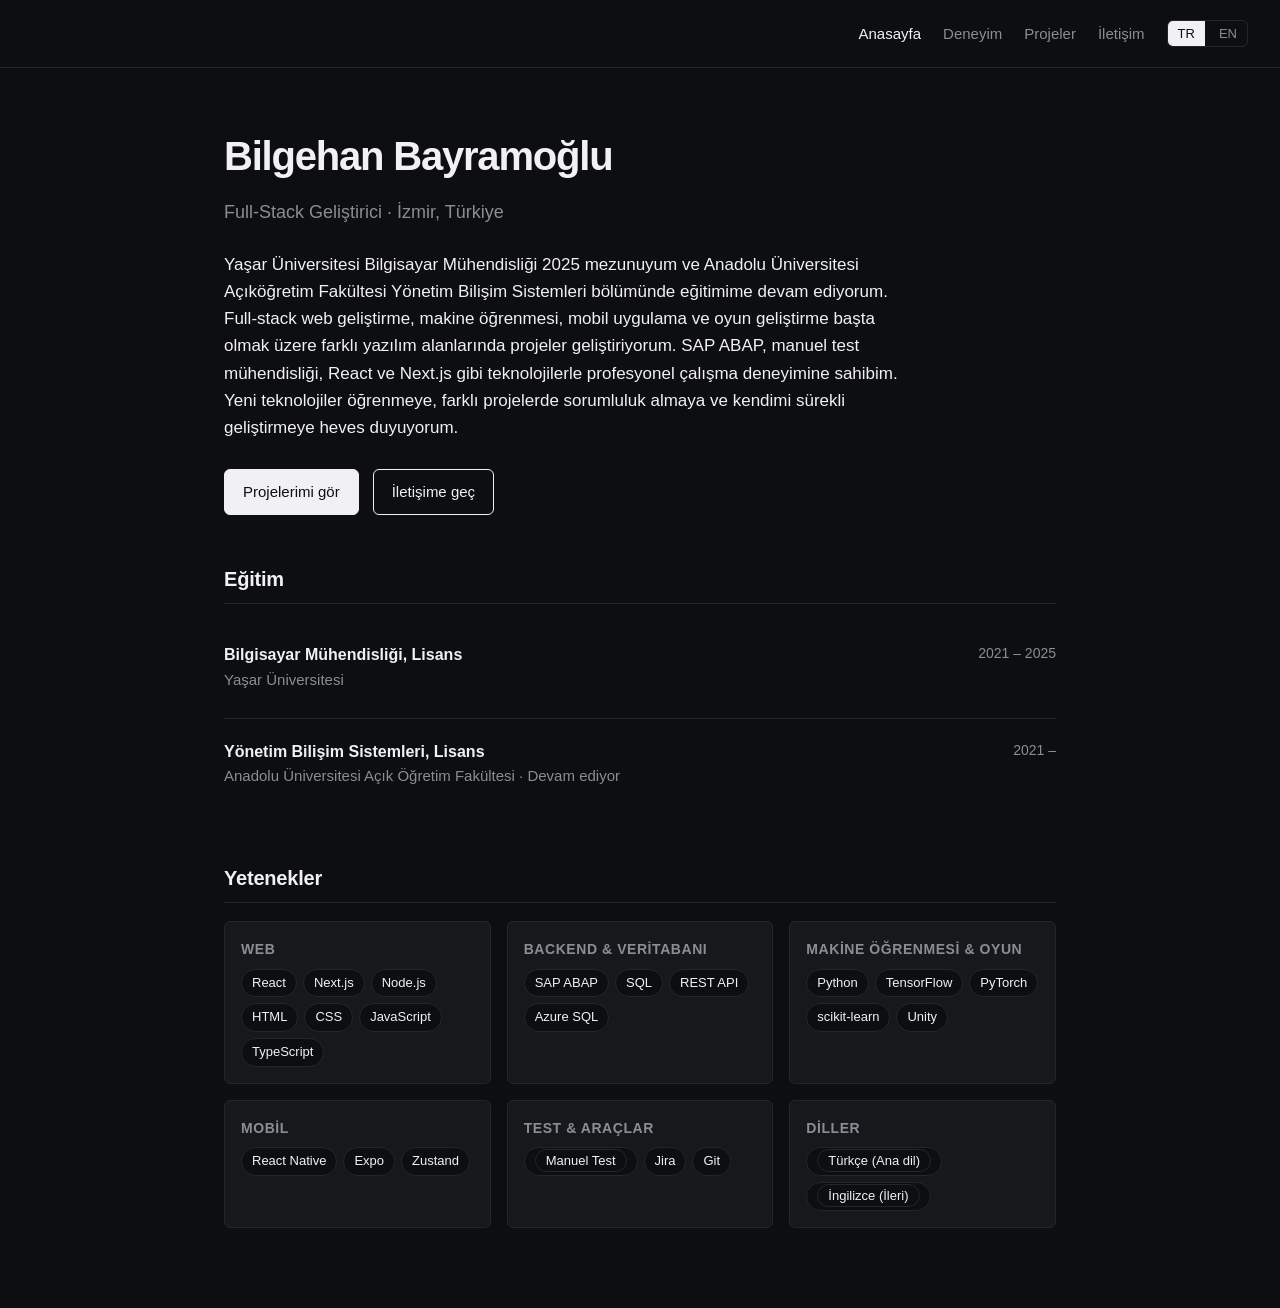
==== index.html @ 8e67086f "initial commit" ====
<!doctype html>
<html lang="tr">
<head>
  <meta charset="utf-8" />
  <meta name="viewport" content="width=device-width, initial-scale=1" />
  <title>Bilgehan Bayramoğlu — Yazılım Geliştirici</title>
  <meta name="description" content="Bilgehan Bayramoğlu — Yaşar Üniversitesi Bilgisayar Mühendisliği mezunu, full-stack geliştirici." />
  <link rel="stylesheet" href="css/styles.css" />
</head>
<body>
  <header>
    <div class="container nav-inner">
      <nav>
        <ul>
          <li><a href="index.html" class="active"><span data-lang="tr">Anasayfa</span><span data-lang="en">Home</span></a></li>
          <li><a href="experience.html"><span data-lang="tr">Deneyim</span><span data-lang="en">Experience</span></a></li>
          <li><a href="projects.html"><span data-lang="tr">Projeler</span><span data-lang="en">Projects</span></a></li>
          <li><a href="contact.html"><span data-lang="tr">İletişim</span><span data-lang="en">Contact</span></a></li>
          <li>
            <div class="lang-switch">
              <button data-set-lang="tr" type="button">TR</button>
              <button data-set-lang="en" type="button">EN</button>
            </div>
          </li>
        </ul>
      </nav>
    </div>
  </header>

  <main>
    <div class="container">
      <section class="hero">
        <h1>Bilgehan Bayramoğlu</h1>
        <p class="role">
          <span data-lang="tr">Full-Stack Geliştirici · İzmir, Türkiye</span>
          <span data-lang="en">Full-Stack Developer · İzmir, Türkiye</span>
        </p>
        <p class="bio">
          <span data-lang="tr">Yaşar Üniversitesi Bilgisayar Mühendisliği 2025 mezunuyum ve Anadolu Üniversitesi Açıköğretim Fakültesi Yönetim Bilişim Sistemleri bölümünde eğitimime devam ediyorum. Full-stack web geliştirme, makine öğrenmesi, mobil uygulama ve oyun geliştirme başta olmak üzere farklı yazılım alanlarında projeler geliştiriyorum. SAP ABAP, manuel test mühendisliği, React ve Next.js gibi teknolojilerle profesyonel çalışma deneyimine sahibim. Yeni teknolojiler öğrenmeye, farklı projelerde sorumluluk almaya ve kendimi sürekli geliştirmeye heves duyuyorum.</span>
          <span data-lang="en">I graduated from Yaşar University with a degree in Computer Engineering in 2025 and am continuing my education in the Management Information Systems department at Anadolu University Open Education Faculty. I develop projects across various software domains, primarily full-stack web development, machine learning, mobile applications, and game development. I have professional work experience with technologies such as SAP ABAP, manual test engineering, React, and Next.js. I am enthusiastic about learning new technologies, taking on responsibilities in diverse projects, and continuously improving myself.</span>
        </p>
        <div class="cta">
          <a class="btn" href="projects.html"><span data-lang="tr">Projelerimi gör</span><span data-lang="en">View projects</span></a>
          <a class="btn secondary" href="contact.html"><span data-lang="tr">İletişime geç</span><span data-lang="en">Get in touch</span></a>
        </div>
      </section>

      <section class="block">
        <h2><span data-lang="tr">Eğitim</span><span data-lang="en">Education</span></h2>
        <div class="timeline-item">
          <div class="timeline-head">
            <div>
              <div class="timeline-role">
                <span data-lang="tr">Bilgisayar Mühendisliği, Lisans</span>
                <span data-lang="en">B.Sc. in Computer Engineering</span>
              </div>
              <div class="timeline-company">Yaşar Üniversitesi</div>
            </div>
            <div class="timeline-date">2021 – 2025</div>
          </div>
        </div>
        <div class="timeline-item">
          <div class="timeline-head">
            <div>
              <div class="timeline-role">
                <span data-lang="tr">Yönetim Bilişim Sistemleri, Lisans</span>
                <span data-lang="en">B.Sc. in Management Information Systems</span>
              </div>
              <div class="timeline-company">
                <span data-lang="tr">Anadolu Üniversitesi Açık Öğretim Fakültesi · Devam ediyor</span>
                <span data-lang="en">Anadolu University Open Education Faculty · Ongoing</span>
              </div>
            </div>
            <div class="timeline-date">2021 –</div>
          </div>
        </div>
      </section>

      <section class="block">
        <h2><span data-lang="tr">Yetenekler</span><span data-lang="en">Skills</span></h2>
        <div class="skills-grid">
          <div class="skill-group">
            <h3><span data-lang="tr">Web</span><span data-lang="en">Web</span></h3>
            <div class="skill-list">
              <span>React</span><span>Next.js</span><span>Node.js</span><span>HTML</span><span>CSS</span><span>JavaScript</span><span>TypeScript</span>
            </div>
          </div>
          <div class="skill-group">
            <h3><span data-lang="tr">Backend & Veritabanı</span><span data-lang="en">Backend & Database</span></h3>
            <div class="skill-list">
              <span>SAP ABAP</span><span>SQL</span><span>REST API</span><span>Azure SQL</span>
            </div>
          </div>
          <div class="skill-group">
            <h3><span data-lang="tr">Makine Öğrenmesi & Oyun</span><span data-lang="en">ML & Game Dev</span></h3>
            <div class="skill-list">
              <span>Python</span><span>TensorFlow</span><span>PyTorch</span><span>scikit-learn</span><span>Unity</span>
            </div>
          </div>
          <div class="skill-group">
            <h3><span data-lang="tr">Mobil</span><span data-lang="en">Mobile</span></h3>
            <div class="skill-list">
              <span>React Native</span><span>Expo</span><span>Zustand</span>
            </div>
          </div>
          <div class="skill-group">
            <h3><span data-lang="tr">Test & Araçlar</span><span data-lang="en">Testing & Tools</span></h3>
            <div class="skill-list">
              <span><span data-lang="tr">Manuel Test</span><span data-lang="en">Manual Testing</span></span><span>Jira</span><span>Git</span>
            </div>
          </div>
          <div class="skill-group">
            <h3><span data-lang="tr">Diller</span><span data-lang="en">Languages</span></h3>
            <div class="skill-list">
              <span><span data-lang="tr">Türkçe (Ana dil)</span><span data-lang="en">Turkish (Native)</span></span>
              <span><span data-lang="tr">İngilizce (İleri)</span><span data-lang="en">English (Advanced)</span></span>
            </div>
          </div>
        </div>
      </section>
    </div>
  </main>


  <script src="js/lang.js"></script>
</body>
</html>
---- css/styles.css ----
:root {
  --bg: #0d0e10;
  --fg: #f1f1f3;
  --muted: #8a8d94;
  --border: #23262b;
  --accent: #f1f1f3;
  --card-bg: #16181c;
  --max-width: 880px;
  --radius: 6px;
}

html { background: var(--bg); }
::selection { background: #2d3138; color: var(--fg); }

* { box-sizing: border-box; margin: 0; padding: 0; }

html { scroll-behavior: smooth; }

body {
  font-family: -apple-system, BlinkMacSystemFont, "Segoe UI", "Inter", "Helvetica Neue", Arial, sans-serif;
  font-size: 16px;
  line-height: 1.6;
  color: var(--fg);
  background: var(--bg);
  -webkit-font-smoothing: antialiased;
}

a { color: var(--fg); text-decoration: none; border-bottom: 1px solid transparent; transition: border-color .15s; }
a:hover { border-bottom-color: var(--fg); }

img { max-width: 100%; display: block; }

.container {
  max-width: var(--max-width);
  margin: 0 auto;
  padding: 0 24px;
}

/* Header / Nav */
header {
  border-bottom: 1px solid var(--border);
  padding: 20px 0;
  background: var(--bg);
  position: sticky;
  top: 0;
  z-index: 10;
}

.nav-inner {
  display: flex;
  justify-content: flex-end;
  align-items: center;
  gap: 16px;
  flex-wrap: wrap;
  max-width: 100%;
  padding: 0 32px;
}

nav ul {
  list-style: none;
  display: flex;
  gap: 22px;
  align-items: center;
  flex-wrap: wrap;
}

nav a {
  font-size: 15px;
  color: var(--muted);
}

nav a.active, nav a:hover {
  color: var(--fg);
}

.lang-switch {
  display: flex;
  gap: 4px;
  font-size: 13px;
  border: 1px solid var(--border);
  border-radius: var(--radius);
  overflow: hidden;
}

.lang-switch button {
  background: transparent;
  border: none;
  padding: 5px 10px;
  cursor: pointer;
  color: var(--muted);
  font-family: inherit;
  font-size: 13px;
}

.lang-switch button.active {
  background: var(--fg);
  color: var(--bg);
}

/* Main */
main { padding: 56px 0 80px; }

.page-title {
  font-size: 28px;
  font-weight: 600;
  margin-bottom: 8px;
  letter-spacing: -0.02em;
}

.page-subtitle {
  color: var(--muted);
  margin-bottom: 40px;
  font-size: 16px;
}

/* Hero (home) */
.hero h1 {
  font-size: 40px;
  font-weight: 700;
  letter-spacing: -0.03em;
  margin-bottom: 10px;
}

.hero .role {
  color: var(--muted);
  font-size: 18px;
  margin-bottom: 24px;
}

.hero p.bio {
  font-size: 17px;
  max-width: 680px;
  margin-bottom: 28px;
}

.hero .cta {
  display: flex;
  gap: 14px;
  flex-wrap: wrap;
}

.btn {
  display: inline-block;
  padding: 10px 18px;
  border-radius: var(--radius);
  font-size: 15px;
  border: 1px solid var(--fg);
  background: var(--fg);
  color: var(--bg);
  transition: opacity .15s;
}

.btn:hover { opacity: 0.85; border-bottom-color: var(--fg); }

.btn.secondary {
  background: transparent;
  color: var(--fg);
}

/* Sections */
section.block { margin-top: 48px; }

section.block h2 {
  font-size: 20px;
  font-weight: 600;
  margin-bottom: 18px;
  letter-spacing: -0.01em;
  padding-bottom: 8px;
  border-bottom: 1px solid var(--border);
}

/* Experience / Education timeline */
.timeline-item {
  padding: 20px 0;
  border-bottom: 1px solid var(--border);
}

.timeline-item:last-child { border-bottom: none; }

.timeline-head {
  display: flex;
  justify-content: space-between;
  gap: 16px;
  flex-wrap: wrap;
  margin-bottom: 6px;
}

.timeline-role {
  font-weight: 600;
  font-size: 16px;
}

.company-link {
  color: var(--muted);
  border-bottom: 1px solid var(--muted);
  transition: color .15s, border-color .15s;
}
.company-link::after {
  content: " ↗";
  font-size: 11px;
  opacity: 0.7;
}
.company-link:hover {
  color: var(--fg);
  border-bottom-color: var(--fg);
}
.company-link:hover::after {
  opacity: 1;
}

.timeline-company {
  color: var(--muted);
  font-size: 15px;
}

.timeline-date {
  color: var(--muted);
  font-size: 14px;
  white-space: nowrap;
}

.timeline-body ul {
  margin: 8px 0 0 20px;
  font-size: 15px;
  color: var(--fg);
}

.timeline-body li { margin-bottom: 4px; }

/* Skills */
.skills-grid {
  display: grid;
  grid-template-columns: repeat(auto-fit, minmax(220px, 1fr));
  gap: 16px;
}

.skill-group {
  padding: 16px;
  border: 1px solid var(--border);
  border-radius: var(--radius);
  background: var(--card-bg);
}

.skill-group h3 {
  font-size: 14px;
  font-weight: 600;
  margin-bottom: 8px;
  text-transform: uppercase;
  letter-spacing: 0.04em;
  color: var(--muted);
}

.skill-list {
  display: flex;
  flex-wrap: wrap;
  gap: 6px;
}

.skill-list span {
  font-size: 13px;
  padding: 3px 10px;
  background: var(--bg);
  border: 1px solid var(--border);
  border-radius: 999px;
}

/* Projects */
.project {
  padding: 24px 0;
  border-bottom: 1px solid var(--border);
}

.project:last-child { border-bottom: none; }

.project-head {
  display: flex;
  justify-content: space-between;
  align-items: baseline;
  gap: 16px;
  flex-wrap: wrap;
  margin-bottom: 8px;
}

.project h3 {
  font-size: 19px;
  font-weight: 600;
  letter-spacing: -0.01em;
}

.project-links {
  display: flex;
  gap: 12px;
  font-size: 14px;
}

.project-links a {
  color: var(--muted);
  border-bottom: 1px solid var(--border);
}

.project-links a:hover { color: var(--fg); border-bottom-color: var(--fg); }

.github-btn {
  display: inline-flex;
  align-items: center;
  gap: 6px;
  padding: 5px 12px;
  border: 1px solid var(--border) !important;
  border-bottom: 1px solid var(--border) !important;
  border-radius: 6px;
  font-size: 13px;
  color: var(--fg) !important;
  background: var(--card-bg);
  transition: border-color .15s, background .15s;
}

.github-btn:hover {
  border-color: var(--fg) !important;
  background: #1e2025;
}

.screenshot-link {
  display: block;
  position: relative;
  margin-top: 8px;
  border-radius: 6px;
  overflow: hidden;
  border: 1px solid var(--border);
  cursor: zoom-in;
}

.screenshot-img {
  width: 100%;
  display: block;
  border-radius: 6px;
  transition: opacity .2s;
}

.screenshot-link:hover .screenshot-img {
  opacity: 0.75;
}

.screenshot-zoom {
  position: absolute;
  top: 10px;
  right: 10px;
  width: 28px;
  height: 28px;
  background: rgba(0,0,0,0.6);
  color: #fff;
  font-size: 16px;
  border-radius: 5px;
  display: flex;
  align-items: center;
  justify-content: center;
  opacity: 0;
  transition: opacity .2s;
  pointer-events: none;
}

.screenshot-link:hover .screenshot-zoom {
  opacity: 1;
}

.project p.desc {
  font-size: 15px;
  margin-bottom: 12px;
}

.project ul.features {
  margin: 0 0 14px 20px;
  font-size: 14px;
  color: var(--fg);
}

.project ul.features li { margin-bottom: 3px; }

.project .tags {
  display: flex;
  flex-wrap: wrap;
  gap: 6px;
  margin-bottom: 14px;
}

.project .tags span {
  font-size: 12px;
  padding: 3px 9px;
  background: var(--card-bg);
  border: 1px solid var(--border);
  border-radius: 999px;
  color: var(--muted);
}

/* Project screenshots */
.screenshots {
  display: grid;
  grid-template-columns: repeat(auto-fill, minmax(180px, 1fr));
  gap: 10px;
  margin-top: 10px;
}

.mobile-shot {
  max-width: 200px;
}

.mobile-shot .screenshot-img {
  width: 100%;
  height: auto;
}

.screenshot-slot {
  aspect-ratio: 9/16;
  background: var(--card-bg);
  border: 1px dashed var(--border);
  border-radius: var(--radius);
  display: flex;
  align-items: center;
  justify-content: center;
  color: var(--muted);
  font-size: 12px;
  text-align: center;
  padding: 8px;
  overflow: hidden;
}

.screenshot-slot img {
  width: 100%;
  height: 100%;
  object-fit: cover;
  border-radius: var(--radius);
}

.screenshot-slot.wide {
  aspect-ratio: 16/9;
}

/* Contact page */
.contact-list {
  list-style: none;
  display: grid;
  gap: 14px;
  font-size: 16px;
}

.contact-list li {
  display: flex;
  gap: 12px;
  align-items: center;
  padding: 14px 16px;
  border: 1px solid var(--border);
  border-radius: var(--radius);
  background: var(--card-bg);
}

.contact-list .label {
  color: var(--muted);
  font-size: 13px;
  text-transform: uppercase;
  letter-spacing: 0.04em;
  min-width: 80px;
}

/* Footer */
footer {
  border-top: 1px solid var(--border);
  padding: 24px 0;
  color: var(--muted);
  font-size: 14px;
  text-align: center;
}

/* Hidden lang */
[data-lang]:not(.active-lang) { display: none; }

/* Responsive */
@media (max-width: 600px) {
  .hero h1 { font-size: 32px; }
  .page-title { font-size: 24px; }
  nav ul { gap: 14px; }
  nav a { font-size: 14px; }
  main { padding: 36px 0 60px; }
}
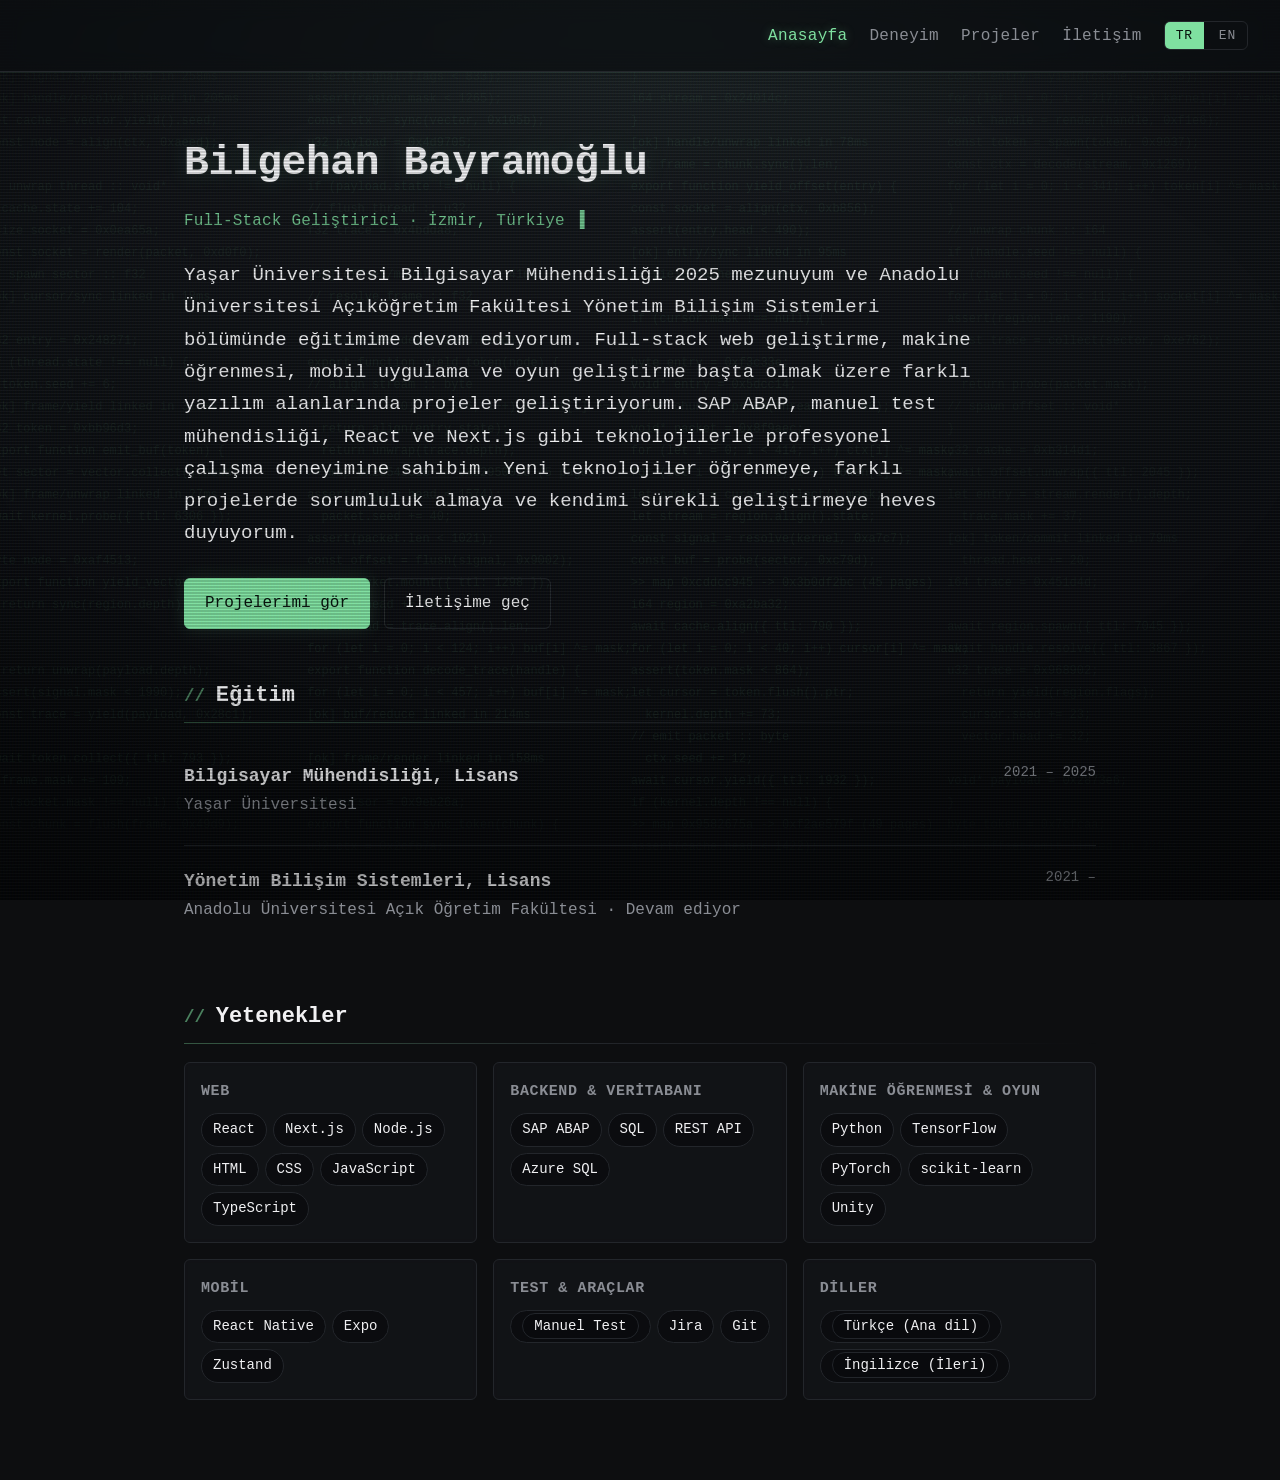
==== commit 1f4944eb: "Switch to terminal typography and add scrolling code background - Use the mono stack site-wide and r" ====
--- a/index.html
+++ b/index.html
@@ -122,6 +122,7 @@
   </main>
 
 
+  <script src="js/codeflow.js"></script>
   <script src="js/lang.js"></script>
 </body>
 </html>
--- a/css/styles.css
+++ b/css/styles.css
@@ -5,24 +5,156 @@
   --border: #23262b;
   --accent: #f1f1f3;
   --card-bg: #16181c;
-  --max-width: 880px;
+  --max-width: 960px;
   --radius: 6px;
-}
-
-html { background: var(--bg); }
-::selection { background: #2d3138; color: var(--fg); }
+
+  /* CRT / terminal */
+  --phosphor: #7fe0a0;
+  --phosphor-dim: rgba(127, 224, 160, 0.14);
+  --mono: "SF Mono", "JetBrains Mono", "IBM Plex Mono", Menlo, Consolas, "Courier New", monospace;
+}
+
+html { background: #06070a; }
+::selection { background: rgba(127, 224, 160, 0.22); color: var(--fg); }
 
 * { box-sizing: border-box; margin: 0; padding: 0; }
 
 html { scroll-behavior: smooth; }
 
 body {
-  font-family: -apple-system, BlinkMacSystemFont, "Segoe UI", "Inter", "Helvetica Neue", Arial, sans-serif;
-  font-size: 16px;
-  line-height: 1.6;
+  font-family: var(--mono);
+  /* akışkan taban punto: mobilde 16px, geniş ekranda 18px */
+  font-size: clamp(16px, 14.6px + 0.32vw, 18px);
+  line-height: 1.7;
   color: var(--fg);
-  background: var(--bg);
   -webkit-font-smoothing: antialiased;
+  position: relative;
+  min-height: 100vh;
+  background-color: var(--bg);
+  background-image:
+    /* phosphor bloom at the top of the tube */
+    radial-gradient(90% 55% at 50% -8%, rgba(127, 224, 160, 0.07) 0%, rgba(127, 224, 160, 0) 60%),
+    /* screen body gradient */
+    radial-gradient(120% 90% at 50% 0%, #191c21 0%, #101216 42%, #08090c 100%);
+  background-attachment: fixed;
+}
+
+/* ---- Arka planda akan sahte kod (js/codeflow.js) --------------------- */
+
+#codeflow {
+  position: fixed;
+  inset: 0;
+  z-index: 0;
+  overflow: hidden;
+  pointer-events: none;
+  user-select: none;
+  -webkit-user-select: none;
+  font-family: var(--mono);
+  font-size: 12px;
+  line-height: 22px;      /* codeflow.js içindeki LINE_HEIGHT ile aynı */
+  color: var(--phosphor);
+  opacity: 0.075;
+  text-shadow: 0 0 6px rgba(127, 224, 160, 0.3);
+  /* üst ve altta yumuşak geçiş */
+  -webkit-mask-image: linear-gradient(to bottom, transparent 0%, #000 14%, #000 86%, transparent 100%);
+  mask-image: linear-gradient(to bottom, transparent 0%, #000 14%, #000 86%, transparent 100%);
+}
+
+.codeflow-col {
+  position: absolute;
+  top: 0;
+  white-space: pre;
+  transform: translateX(-50%);
+  animation-name: codeflow-scroll;
+  animation-timing-function: linear;
+  animation-iteration-count: infinite;
+  will-change: transform;
+}
+
+@keyframes codeflow-scroll {
+  from { transform: translate(-50%, 0); }
+  to   { transform: translate(-50%, -50%); }
+}
+
+@media (prefers-reduced-motion: reduce) {
+  #codeflow { display: none; }
+}
+
+/* dar ekranda kod satırları doğrudan metnin altına düşüyor: daha soluk */
+@media (max-width: 900px) {
+  #codeflow { opacity: 0.05; font-size: 11px; }
+}
+
+/* içerik akan kodun üstünde kalsın.
+   z-index vermiyoruz: yeni bir stacking context açsaydı ekran görüntüleri
+   CRT katmanının üstüne çıkamazdı. */
+main, footer { position: relative; }
+
+/* ---- CRT overlays ---------------------------------------------------- */
+
+/* scanlines + shadow mask */
+body::before {
+  content: "";
+  position: fixed;
+  inset: 0;
+  z-index: 9998;
+  pointer-events: none;
+  background-image:
+    repeating-linear-gradient(
+      to bottom,
+      rgba(255, 255, 255, 0.028) 0px,
+      rgba(255, 255, 255, 0.028) 1px,
+      rgba(0, 0, 0, 0.16) 1px,
+      rgba(0, 0, 0, 0.16) 3px
+    ),
+    repeating-linear-gradient(
+      to right,
+      rgba(255, 0, 0, 0.02) 0px,
+      rgba(0, 255, 0, 0.02) 1px,
+      rgba(0, 0, 255, 0.02) 2px,
+      rgba(0, 0, 0, 0) 3px
+    );
+  animation: crt-flicker 5.5s steps(60) infinite;
+}
+
+/* vignette + slow sweep bar */
+body::after {
+  content: "";
+  position: fixed;
+  inset: 0;
+  z-index: 9999;
+  pointer-events: none;
+  background-image:
+    linear-gradient(
+      to bottom,
+      rgba(255, 255, 255, 0) 0%,
+      rgba(190, 255, 215, 0.045) 45%,
+      rgba(190, 255, 215, 0.055) 50%,
+      rgba(255, 255, 255, 0) 100%
+    ),
+    radial-gradient(115% 80% at 50% 45%, rgba(0, 0, 0, 0) 45%, rgba(0, 0, 0, 0.55) 100%);
+  background-size: 100% 220px, 100% 100%;
+  background-repeat: no-repeat, no-repeat;
+  background-position: 0 -240px, 0 0;
+  animation: crt-sweep 9s linear infinite;
+}
+
+@keyframes crt-sweep {
+  0%   { background-position: 0 -240px, 0 0; }
+  100% { background-position: 0 110vh,   0 0; }
+}
+
+@keyframes crt-flicker {
+  0%, 100% { opacity: 0.92; }
+  22%      { opacity: 1; }
+  47%      { opacity: 0.88; }
+  61%      { opacity: 0.98; }
+  83%      { opacity: 0.9; }
+}
+
+@media (prefers-reduced-motion: reduce) {
+  body::before { animation: none; opacity: 0.92; }
+  body::after  { animation: none; }
 }
 
 a { color: var(--fg); text-decoration: none; border-bottom: 1px solid transparent; transition: border-color .15s; }
@@ -40,10 +172,15 @@
 header {
   border-bottom: 1px solid var(--border);
   padding: 20px 0;
-  background: var(--bg);
+  background: rgba(12, 14, 17, 0.72);
+  -webkit-backdrop-filter: blur(10px) saturate(120%);
+  backdrop-filter: blur(10px) saturate(120%);
+  box-shadow: 0 1px 0 rgba(127, 224, 160, 0.07);
   position: sticky;
   top: 0;
-  z-index: 10;
+  /* ekran görüntüleri CRT katmanının (9999) üstünde durduğu için
+     yapışkan başlık onların da üstünde kalmalı */
+  z-index: 10001;
 }
 
 .nav-inner {
@@ -65,12 +202,19 @@
 }
 
 nav a {
-  font-size: 15px;
-  color: var(--muted);
-}
-
-nav a.active, nav a:hover {
+  font-family: var(--mono);
+  font-size: clamp(14px, 13px + 0.25vw, 16px);
+  letter-spacing: 0.02em;
+  color: var(--muted);
+}
+
+nav a:hover {
   color: var(--fg);
+}
+
+nav a.active {
+  color: var(--phosphor);
+  text-shadow: 0 0 10px rgba(127, 224, 160, 0.35);
 }
 
 .lang-switch {
@@ -85,51 +229,76 @@
 .lang-switch button {
   background: transparent;
   border: none;
-  padding: 5px 10px;
+  padding: 6px 11px;
   cursor: pointer;
   color: var(--muted);
-  font-family: inherit;
-  font-size: 13px;
+  font-family: var(--mono);
+  font-size: clamp(12px, 11.3px + 0.16vw, 13px);
+  letter-spacing: 0.06em;
 }
 
 .lang-switch button.active {
-  background: var(--fg);
-  color: var(--bg);
+  background: var(--phosphor);
+  color: #07110b;
 }
 
 /* Main */
 main { padding: 56px 0 80px; }
 
 .page-title {
-  font-size: 28px;
+  font-size: clamp(23px, 19.4px + 0.94vw, 31px);
   font-weight: 600;
   margin-bottom: 8px;
-  letter-spacing: -0.02em;
+  letter-spacing: -0.01em;
+  color: var(--phosphor);
+  text-shadow: 0 0 18px rgba(127, 224, 160, 0.28);
 }
 
 .page-subtitle {
   color: var(--muted);
   margin-bottom: 40px;
-  font-size: 16px;
+  font-size: clamp(15px, 13.6px + 0.32vw, 17px);
 }
 
 /* Hero (home) */
 .hero h1 {
-  font-size: 40px;
+  /* mono geniş yazar: mobilde tek satıra sığması için alt sınır düşük */
+  font-size: clamp(26px, 19.7px + 1.69vw, 44px);
   font-weight: 700;
-  letter-spacing: -0.03em;
+  letter-spacing: -0.01em;
   margin-bottom: 10px;
+  text-shadow: 0 0 24px rgba(127, 224, 160, 0.16), 0 0 2px rgba(255, 255, 255, 0.15);
 }
 
 .hero .role {
-  color: var(--muted);
-  font-size: 18px;
+  font-family: var(--mono);
+  color: var(--phosphor);
+  opacity: 0.85;
+  font-size: clamp(14px, 12.6px + 0.32vw, 16px);
+  letter-spacing: 0.01em;
   margin-bottom: 24px;
 }
 
+/* blinking terminal cursor after the role line */
+.hero .role::after {
+  content: "▍";
+  margin-left: 6px;
+  color: var(--phosphor);
+  animation: crt-caret 1.1s steps(1) infinite;
+}
+
+@keyframes crt-caret {
+  0%, 49%   { opacity: 1; }
+  50%, 100% { opacity: 0; }
+}
+
+@media (prefers-reduced-motion: reduce) {
+  .hero .role::after { animation: none; }
+}
+
 .hero p.bio {
-  font-size: 17px;
-  max-width: 680px;
+  font-size: clamp(16px, 14.2px + 0.42vw, 19px);
+  max-width: 42em;
   margin-bottom: 28px;
 }
 
@@ -141,32 +310,55 @@
 
 .btn {
   display: inline-block;
-  padding: 10px 18px;
+  padding: 11px 20px;
   border-radius: var(--radius);
-  font-size: 15px;
-  border: 1px solid var(--fg);
-  background: var(--fg);
-  color: var(--bg);
-  transition: opacity .15s;
-}
-
-.btn:hover { opacity: 0.85; border-bottom-color: var(--fg); }
+  font-family: var(--mono);
+  font-size: clamp(14px, 13px + 0.25vw, 16px);
+  border: 1px solid var(--phosphor);
+  background: var(--phosphor);
+  color: #07110b;
+  box-shadow: 0 0 18px rgba(127, 224, 160, 0.14);
+  transition: opacity .15s, box-shadow .2s;
+}
+
+.btn:hover {
+  opacity: 0.9;
+  border-bottom-color: var(--phosphor);
+  box-shadow: 0 0 26px rgba(127, 224, 160, 0.26);
+}
 
 .btn.secondary {
   background: transparent;
   color: var(--fg);
+  border-color: var(--border);
+  box-shadow: none;
+}
+
+.btn.secondary:hover {
+  border-color: var(--phosphor);
+  border-bottom-color: var(--phosphor);
+  color: var(--phosphor);
 }
 
 /* Sections */
 section.block { margin-top: 48px; }
 
 section.block h2 {
-  font-size: 20px;
+  font-size: clamp(18px, 16.2px + 0.47vw, 22px);
   font-weight: 600;
   margin-bottom: 18px;
-  letter-spacing: -0.01em;
+  letter-spacing: 0;
   padding-bottom: 8px;
-  border-bottom: 1px solid var(--border);
+  border-bottom: 1px solid transparent;
+  border-image: linear-gradient(to right, rgba(127, 224, 160, 0.35), var(--border) 45%, transparent 100%) 1;
+}
+
+section.block h2::before {
+  content: "// ";
+  font-family: var(--mono);
+  color: var(--phosphor);
+  opacity: 0.55;
+  font-size: 0.8em;
 }
 
 /* Experience / Education timeline */
@@ -187,7 +379,7 @@
 
 .timeline-role {
   font-weight: 600;
-  font-size: 16px;
+  font-size: clamp(16px, 14.6px + 0.32vw, 18px);
 }
 
 .company-link {
@@ -210,18 +402,19 @@
 
 .timeline-company {
   color: var(--muted);
-  font-size: 15px;
+  font-size: clamp(15px, 14.3px + 0.16vw, 16px);
 }
 
 .timeline-date {
-  color: var(--muted);
-  font-size: 14px;
+  font-family: var(--mono);
+  color: var(--muted);
+  font-size: clamp(13px, 12.3px + 0.16vw, 14px);
   white-space: nowrap;
 }
 
 .timeline-body ul {
   margin: 8px 0 0 20px;
-  font-size: 15px;
+  font-size: clamp(15px, 13.6px + 0.32vw, 17px);
   color: var(--fg);
 }
 
@@ -238,11 +431,19 @@
   padding: 16px;
   border: 1px solid var(--border);
   border-radius: var(--radius);
-  background: var(--card-bg);
+  background: rgba(22, 24, 28, 0.55);
+  -webkit-backdrop-filter: blur(2px);
+  backdrop-filter: blur(2px);
+  transition: border-color .2s, box-shadow .2s;
+}
+
+.skill-group:hover {
+  border-color: rgba(127, 224, 160, 0.28);
+  box-shadow: 0 0 0 1px rgba(127, 224, 160, 0.06), 0 8px 24px rgba(0, 0, 0, 0.35);
 }
 
 .skill-group h3 {
-  font-size: 14px;
+  font-size: clamp(14px, 13.3px + 0.16vw, 15px);
   font-weight: 600;
   margin-bottom: 8px;
   text-transform: uppercase;
@@ -257,9 +458,10 @@
 }
 
 .skill-list span {
-  font-size: 13px;
-  padding: 3px 10px;
-  background: var(--bg);
+  font-family: var(--mono);
+  font-size: clamp(12px, 10.6px + 0.32vw, 14px);
+  padding: 4px 11px;
+  background: rgba(8, 9, 12, 0.6);
   border: 1px solid var(--border);
   border-radius: 999px;
 }
@@ -282,15 +484,15 @@
 }
 
 .project h3 {
-  font-size: 19px;
+  font-size: clamp(17px, 15.2px + 0.47vw, 21px);
   font-weight: 600;
-  letter-spacing: -0.01em;
+  letter-spacing: 0;
 }
 
 .project-links {
   display: flex;
   gap: 12px;
-  font-size: 14px;
+  font-size: clamp(14px, 13px + 0.25vw, 16px);
 }
 
 .project-links a {
@@ -304,40 +506,44 @@
   display: inline-flex;
   align-items: center;
   gap: 6px;
-  padding: 5px 12px;
+  padding: 6px 13px;
   border: 1px solid var(--border) !important;
   border-bottom: 1px solid var(--border) !important;
   border-radius: 6px;
-  font-size: 13px;
+  font-family: var(--mono);
+  font-size: clamp(12px, 10.6px + 0.32vw, 14px);
   color: var(--fg) !important;
-  background: var(--card-bg);
+  background: rgba(22, 24, 28, 0.65);
   transition: border-color .15s, background .15s;
 }
 
 .github-btn:hover {
-  border-color: var(--fg) !important;
-  background: #1e2025;
+  border-color: rgba(127, 224, 160, 0.45) !important;
+  background: rgba(30, 32, 37, 0.85);
 }
 
 .screenshot-link {
   display: block;
   position: relative;
+  /* tarama çizgileri / vinyet katmanının üstünde: görseller net kalsın */
+  z-index: 10000;
   margin-top: 8px;
   border-radius: 6px;
   overflow: hidden;
   border: 1px solid var(--border);
   cursor: zoom-in;
+  transition: border-color .15s, box-shadow .2s;
+}
+
+.screenshot-link:hover {
+  border-color: rgba(127, 224, 160, 0.45);
+  box-shadow: 0 0 0 1px rgba(127, 224, 160, 0.12), 0 8px 26px rgba(0, 0, 0, 0.45);
 }
 
 .screenshot-img {
   width: 100%;
   display: block;
   border-radius: 6px;
-  transition: opacity .2s;
-}
-
-.screenshot-link:hover .screenshot-img {
-  opacity: 0.75;
 }
 
 .screenshot-zoom {
@@ -363,13 +569,13 @@
 }
 
 .project p.desc {
-  font-size: 15px;
+  font-size: clamp(15px, 13.6px + 0.32vw, 17px);
   margin-bottom: 12px;
 }
 
 .project ul.features {
   margin: 0 0 14px 20px;
-  font-size: 14px;
+  font-size: clamp(14px, 12.6px + 0.32vw, 16px);
   color: var(--fg);
 }
 
@@ -382,10 +588,11 @@
   margin-bottom: 14px;
 }
 
-.project .tags span {
-  font-size: 12px;
-  padding: 3px 9px;
-  background: var(--card-bg);
+.project .tags > span {
+  font-family: var(--mono);
+  font-size: clamp(11px, 9.6px + 0.32vw, 13px);
+  padding: 4px 10px;
+  background: rgba(22, 24, 28, 0.6);
   border: 1px solid var(--border);
   border-radius: 999px;
   color: var(--muted);
@@ -408,6 +615,19 @@
   height: auto;
 }
 
+.screenshots-wide {
+  display: block;
+}
+
+.screenshot-link.wide-shot {
+  max-width: 100%;
+}
+
+.wide-shot .screenshot-img {
+  width: 100%;
+  height: auto;
+}
+
 .screenshot-slot {
   aspect-ratio: 9/16;
   background: var(--card-bg);
@@ -439,7 +659,7 @@
   list-style: none;
   display: grid;
   gap: 14px;
-  font-size: 16px;
+  font-size: clamp(16px, 14.6px + 0.32vw, 18px);
 }
 
 .contact-list li {
@@ -449,14 +669,23 @@
   padding: 14px 16px;
   border: 1px solid var(--border);
   border-radius: var(--radius);
-  background: var(--card-bg);
+  background: rgba(22, 24, 28, 0.55);
+  -webkit-backdrop-filter: blur(2px);
+  backdrop-filter: blur(2px);
+  transition: border-color .2s;
+}
+
+.contact-list li:hover {
+  border-color: rgba(127, 224, 160, 0.28);
 }
 
 .contact-list .label {
-  color: var(--muted);
-  font-size: 13px;
+  font-family: var(--mono);
+  color: var(--phosphor);
+  opacity: 0.75;
+  font-size: clamp(12px, 10.6px + 0.32vw, 14px);
   text-transform: uppercase;
-  letter-spacing: 0.04em;
+  letter-spacing: 0.06em;
   min-width: 80px;
 }
 
@@ -465,18 +694,19 @@
   border-top: 1px solid var(--border);
   padding: 24px 0;
   color: var(--muted);
-  font-size: 14px;
+  font-family: var(--mono);
+  font-size: clamp(12px, 11.3px + 0.16vw, 13px);
+  letter-spacing: 0.03em;
   text-align: center;
 }
 
 /* Hidden lang */
 [data-lang]:not(.active-lang) { display: none; }
 
-/* Responsive */
+/* Responsive — puntolar clamp() ile zaten ölçekleniyor, burada sadece boşluklar */
 @media (max-width: 600px) {
-  .hero h1 { font-size: 32px; }
-  .page-title { font-size: 24px; }
   nav ul { gap: 14px; }
-  nav a { font-size: 14px; }
+  .nav-inner { padding: 0 16px; gap: 12px; }
+  .container { padding: 0 18px; }
   main { padding: 36px 0 60px; }
 }
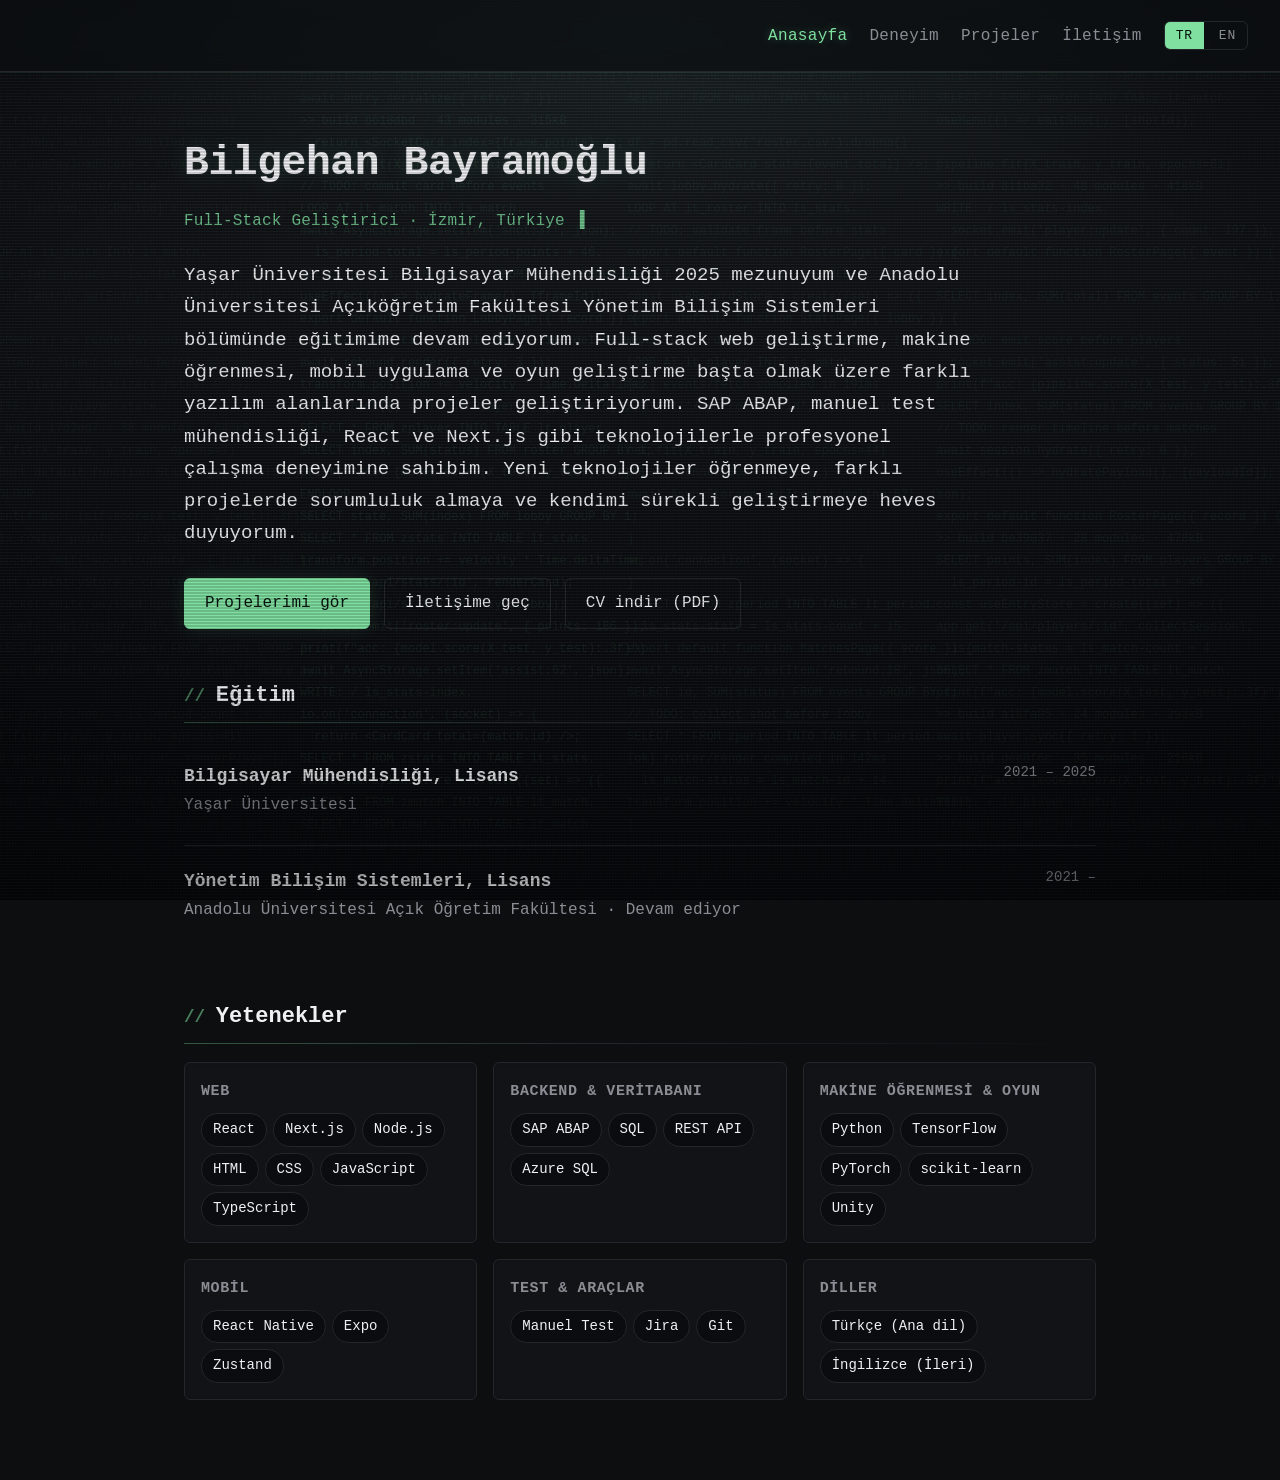
==== commit 8b021bb5: "Add downloadable CV (TR/EN) and link it from the site Standalone print-ready CV pages under assets/c" ====
--- a/index.html
+++ b/index.html
@@ -42,6 +42,8 @@
         <div class="cta">
           <a class="btn" href="projects.html"><span data-lang="tr">Projelerimi gör</span><span data-lang="en">View projects</span></a>
           <a class="btn secondary" href="contact.html"><span data-lang="tr">İletişime geç</span><span data-lang="en">Get in touch</span></a>
+          <a class="btn secondary" data-lang="tr" href="assets/cv/Bilgehan-Bayramoglu-CV.pdf" download="Bilgehan-Bayramoglu-CV.pdf">CV indir (PDF)</a>
+          <a class="btn secondary" data-lang="en" href="assets/cv/Bilgehan-Bayramoglu-CV-EN.pdf" download="Bilgehan-Bayramoglu-CV-EN.pdf">Download CV (PDF)</a>
         </div>
       </section>
 
--- a/css/styles.css
+++ b/css/styles.css
@@ -12,6 +12,7 @@
   --phosphor: #7fe0a0;
   --phosphor-dim: rgba(127, 224, 160, 0.14);
   --mono: "SF Mono", "JetBrains Mono", "IBM Plex Mono", Menlo, Consolas, "Courier New", monospace;
+  --sans: -apple-system, BlinkMacSystemFont, "Segoe UI", "Inter", "Helvetica Neue", Arial, sans-serif;
 }
 
 html { background: #06070a; }
@@ -22,10 +23,12 @@
 html { scroll-behavior: smooth; }
 
 body {
-  font-family: var(--mono);
+  /* telefonda sans: mono dar ekranda satırları gereğinden çok kırıyor.
+     768px ve üstünde terminal görünümüne geçiliyor (en altta). */
+  font-family: var(--sans);
   /* akışkan taban punto: mobilde 16px, geniş ekranda 18px */
   font-size: clamp(16px, 14.6px + 0.32vw, 18px);
-  line-height: 1.7;
+  line-height: 1.6;
   color: var(--fg);
   -webkit-font-smoothing: antialiased;
   position: relative;
@@ -246,7 +249,7 @@
 main { padding: 56px 0 80px; }
 
 .page-title {
-  font-size: clamp(23px, 19.4px + 0.94vw, 31px);
+  font-size: clamp(24px, 19.4px + 0.94vw, 31px);
   font-weight: 600;
   margin-bottom: 8px;
   letter-spacing: -0.01em;
@@ -262,8 +265,7 @@
 
 /* Hero (home) */
 .hero h1 {
-  /* mono geniş yazar: mobilde tek satıra sığması için alt sınır düşük */
-  font-size: clamp(26px, 19.7px + 1.69vw, 44px);
+  font-size: clamp(30px, 19.7px + 1.69vw, 44px);
   font-weight: 700;
   letter-spacing: -0.01em;
   margin-bottom: 10px;
@@ -344,7 +346,7 @@
 section.block { margin-top: 48px; }
 
 section.block h2 {
-  font-size: clamp(18px, 16.2px + 0.47vw, 22px);
+  font-size: clamp(19px, 16.2px + 0.47vw, 22px);
   font-weight: 600;
   margin-bottom: 18px;
   letter-spacing: 0;
@@ -457,7 +459,7 @@
   gap: 6px;
 }
 
-.skill-list span {
+.skill-list > span {   /* > : iki dilli iç içe span'lere baloncuk uygulanmasın */
   font-family: var(--mono);
   font-size: clamp(12px, 10.6px + 0.32vw, 14px);
   padding: 4px 11px;
@@ -484,7 +486,7 @@
 }
 
 .project h3 {
-  font-size: clamp(17px, 15.2px + 0.47vw, 21px);
+  font-size: clamp(18px, 15.2px + 0.47vw, 21px);
   font-weight: 600;
   letter-spacing: 0;
 }
@@ -703,10 +705,48 @@
 /* Hidden lang */
 [data-lang]:not(.active-lang) { display: none; }
 
-/* Responsive — puntolar clamp() ile zaten ölçekleniyor, burada sadece boşluklar */
-@media (max-width: 600px) {
+/* Tablet ve masaüstü: terminal/mono görünüm */
+@media (min-width: 768px) {
+  body {
+    font-family: var(--mono);
+    line-height: 1.7;
+  }
+}
+
+/* ---- Mobil düzen (sans yazı tipiyle aynı kırılma noktası) ------------- */
+@media (max-width: 767px) {
   nav ul { gap: 14px; }
   .nav-inner { padding: 0 16px; gap: 12px; }
-  .container { padding: 0 18px; }
+  .container { padding: 0 14px; }
   main { padding: 36px 0 60px; }
-}
+
+  /* Not: text-wrap: pretty/balance denendi, ikisi de satır sonu
+     boşluklarını büyütüyor; tarayıcının varsayılan sarması en dengelisi. */
+
+  /* Başlıklar gövde metninden ayrışsın */
+  .page-title { font-size: 27px; margin-bottom: 6px; }
+  .page-subtitle { margin-bottom: 30px; }
+
+  section.block { margin-top: 42px; }
+  section.block h2 { font-size: 21px; margin-bottom: 16px; }
+
+  .project h3 { font-size: 20px; }
+  .project-head { margin-bottom: 10px; gap: 6px; }
+
+  .timeline-role { font-size: 17.5px; }
+  .timeline-head { margin-bottom: 8px; gap: 4px; }
+
+  /* Satırlar birbirine girmesin: dikey nefes payı */
+  .project { padding: 30px 0; }
+  .project p.desc { margin-bottom: 16px; }
+  .project ul.features { margin: 0 0 16px 20px; }
+  .project ul.features li { margin-bottom: 11px; }
+  .project .tags { gap: 7px; margin-bottom: 16px; }
+
+  .timeline-item { padding: 24px 0; }
+  .timeline-body ul { margin-top: 12px; }
+  .timeline-body li { margin-bottom: 10px; }
+
+  .contact-list { gap: 12px; }
+  .contact-list li { padding: 14px; }
+}
